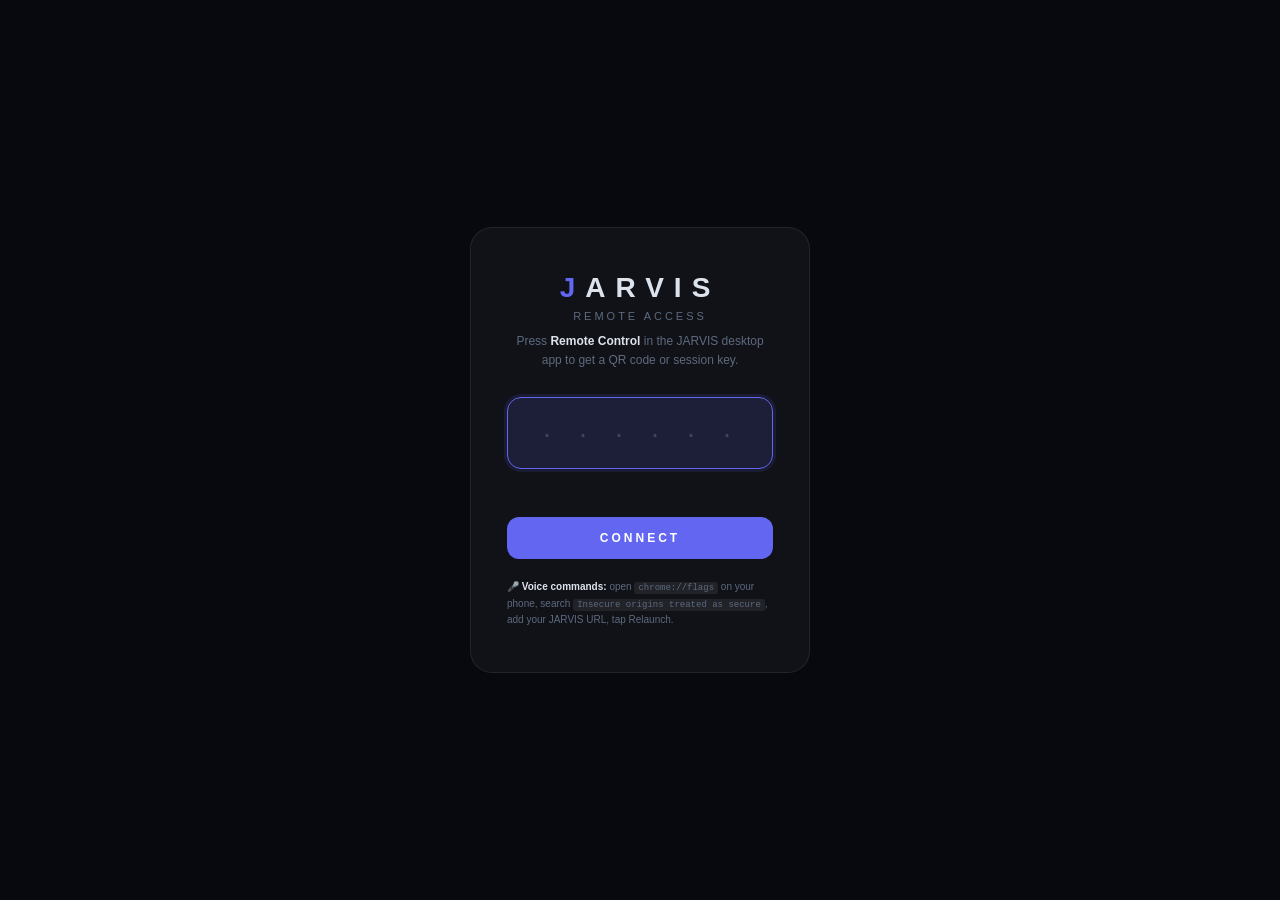
==== dashboard/static/login.html @ 423fb326 "Initial commit of Sofi AI Assistant" ====
<!DOCTYPE html>
<html lang="en">
<head>
  <meta charset="UTF-8">
  <meta name="viewport" content="width=device-width, initial-scale=1.0, user-scalable=no">
  <meta name="mobile-web-app-capable" content="yes">
  <meta name="apple-mobile-web-app-capable" content="yes">
  <meta name="apple-mobile-web-app-status-bar-style" content="black-translucent">
  <meta name="apple-mobile-web-app-title" content="Sofi AI">
  <link rel="manifest" href="/manifest.json">
  <title>Sofi Mobile</title>
  <style>
    *, *::before, *::after { box-sizing: border-box; margin: 0; padding: 0; }
    :root {
      --bg:     #07090f;
      --card:   rgba(255,255,255,0.04);
      --border: rgba(255,255,255,0.08);
      --accent: #6366f1;
      --adim:   rgba(99,102,241,0.15);
      --text:   #dde3ed;
      --muted:  #5e6a7e;
    }
    html, body {
      height: 100%;
      background: var(--bg);
      color: var(--text);
      font-family: -apple-system, BlinkMacSystemFont, 'Segoe UI', sans-serif;
      display: flex;
      align-items: center;
      justify-content: center;
    }
    .card {
      width: 340px;
      padding: 44px 36px;
      background: var(--card);
      border: 1px solid var(--border);
      border-radius: 22px;
      text-align: center;
    }
    .logo {
      font-size: 28px;
      font-weight: 700;
      letter-spacing: 10px;
      margin-bottom: 6px;
    }
    .logo em { color: var(--accent); font-style: normal; }
    .sub {
      font-size: 11px;
      color: var(--muted);
      letter-spacing: 3px;
      text-transform: uppercase;
      margin-bottom: 10px;
    }
    .hint {
      font-size: 12px;
      color: var(--muted);
      line-height: 1.55;
      margin-bottom: 28px;
    }
    .key-wrap {
      position: relative;
      margin-bottom: 16px;
    }
    .key-input {
      width: 100%;
      padding: 18px 14px;
      background: rgba(255,255,255,0.05);
      border: 1.5px solid var(--border);
      border-radius: 14px;
      color: var(--text);
      font-size: 30px;
      font-weight: 700;
      font-family: 'Courier New', monospace;
      text-align: center;
      letter-spacing: 10px;
      text-transform: uppercase;
      outline: none;
      transition: border-color 0.15s, background 0.15s, box-shadow 0.15s;
      caret-color: var(--accent);
    }
    .key-input::placeholder {
      color: rgba(94,106,126,0.5);
      letter-spacing: 6px;
      font-size: 20px;
    }
    .key-input:focus {
      border-color: var(--accent);
      background: var(--adim);
      box-shadow: 0 0 0 3px rgba(99,102,241,0.12);
    }
    .err {
      font-size: 12px;
      color: #f87171;
      min-height: 18px;
      margin-bottom: 14px;
    }
    .btn {
      width: 100%;
      padding: 14px;
      background: var(--accent);
      color: #fff;
      font-size: 12px;
      font-weight: 700;
      letter-spacing: 3px;
      border: none;
      border-radius: 12px;
      cursor: pointer;
      transition: opacity 0.15s, transform 0.1s;
    }
    .btn:hover  { opacity: 0.88; }
    .btn:active { transform: scale(0.98); }
    @keyframes shake {
      0%,100% { transform: translateX(0); }
      20%,60% { transform: translateX(-7px); }
      40%,80% { transform: translateX(7px); }
    }
    .shake { animation: shake 0.35s ease; }
    .voice-note {
      font-size: 10px;
      color: var(--muted);
      margin-top: 20px;
      line-height: 1.6;
      text-align: left;
    }
    .voice-note code {
      background: rgba(255,255,255,0.07);
      padding: 1px 4px;
      border-radius: 3px;
      font-family: 'Courier New', monospace;
      font-size: 9px;
    }
    #reconnecting {
      display: none;
      color: var(--muted);
      font-size: 12px;
      margin-bottom: 16px;
    }
  </style>
</head>
<body>
  <div class="card" id="card">
    <div class="logo"><em>J</em>ARVIS</div>
    <div class="sub">Remote Access</div>
    <p id="reconnecting">Reconnecting…</p>
    <p class="hint">Press <strong style="color:var(--text)">Remote Control</strong> in the JARVIS desktop app to get a QR code or session key.</p>
    <div class="key-wrap">
      <input class="key-input" id="key" type="text" maxlength="6"
             autocomplete="off" autocorrect="off" spellcheck="false"
             placeholder="· · · · · ·">
    </div>
    <div class="err" id="err"></div>
    <button class="btn" onclick="doLogin()">CONNECT</button>
    <p class="voice-note">
      🎤 <strong style="color:var(--text)">Voice commands:</strong> open
      <code>chrome://flags</code> on your phone, search
      <code>Insecure origins treated as secure</code>, add your JARVIS URL, tap Relaunch.
    </p>
  </div>

  <script>
    // Try auto-reconnect with stored device token (set on first QR login)
    (async function() {
      const devTok = localStorage.getItem('jarvis_device_token');
      if (!devTok) return;
      document.getElementById('reconnecting').style.display = 'block';
      try {
        const r = await fetch('/api/device-login', {
          method: 'POST',
          headers: { 'Content-Type': 'application/json' },
          body: JSON.stringify({ device_token: devTok }),
        });
        const d = await r.json();
        if (d.ok && d.token) {
          sessionStorage.setItem('jarvis_key', d.key);
          sessionStorage.setItem('jarvis_token', d.token);
          location.replace('/');
          return;
        }
      } catch (_) {}
      // Device token rejected (server restarted) — clear it and show normal form
      localStorage.removeItem('jarvis_device_token');
      document.getElementById('reconnecting').style.display = 'none';
    })();

    const inp = document.getElementById('key');
    inp.focus();

    inp.addEventListener('input', () => {
      inp.value = inp.value.toUpperCase().replace(/[^A-Z2-9]/g, '');
      if (inp.value.length === 6) doLogin();
    });
    inp.addEventListener('keydown', e => { if (e.key === 'Enter') doLogin(); });

    async function doLogin() {
      const key = inp.value.trim();
      if (key.length < 6) { shake(); return; }
      let data;
      try {
        const r = await fetch('/login', {
          method: 'POST',
          headers: { 'Content-Type': 'application/json' },
          body: JSON.stringify({ pin: key })
        });
        data = await r.json();
      } catch (e) {
        document.getElementById('err').textContent = 'Connection error';
        shake(); return;
      }
      if (data.ok && data.token) {
        sessionStorage.setItem('jarvis_key', key);
        sessionStorage.setItem('jarvis_token', data.token);
        location.href = '/';
      } else {
        inp.value = '';
        inp.focus();
        document.getElementById('err').textContent = 'Invalid or expired key';
        shake();
      }
    }

    function shake() {
      const c = document.getElementById('card');
      c.classList.remove('shake');
      void c.offsetWidth;
      c.classList.add('shake');
    }
  </script>
</body>
</html>
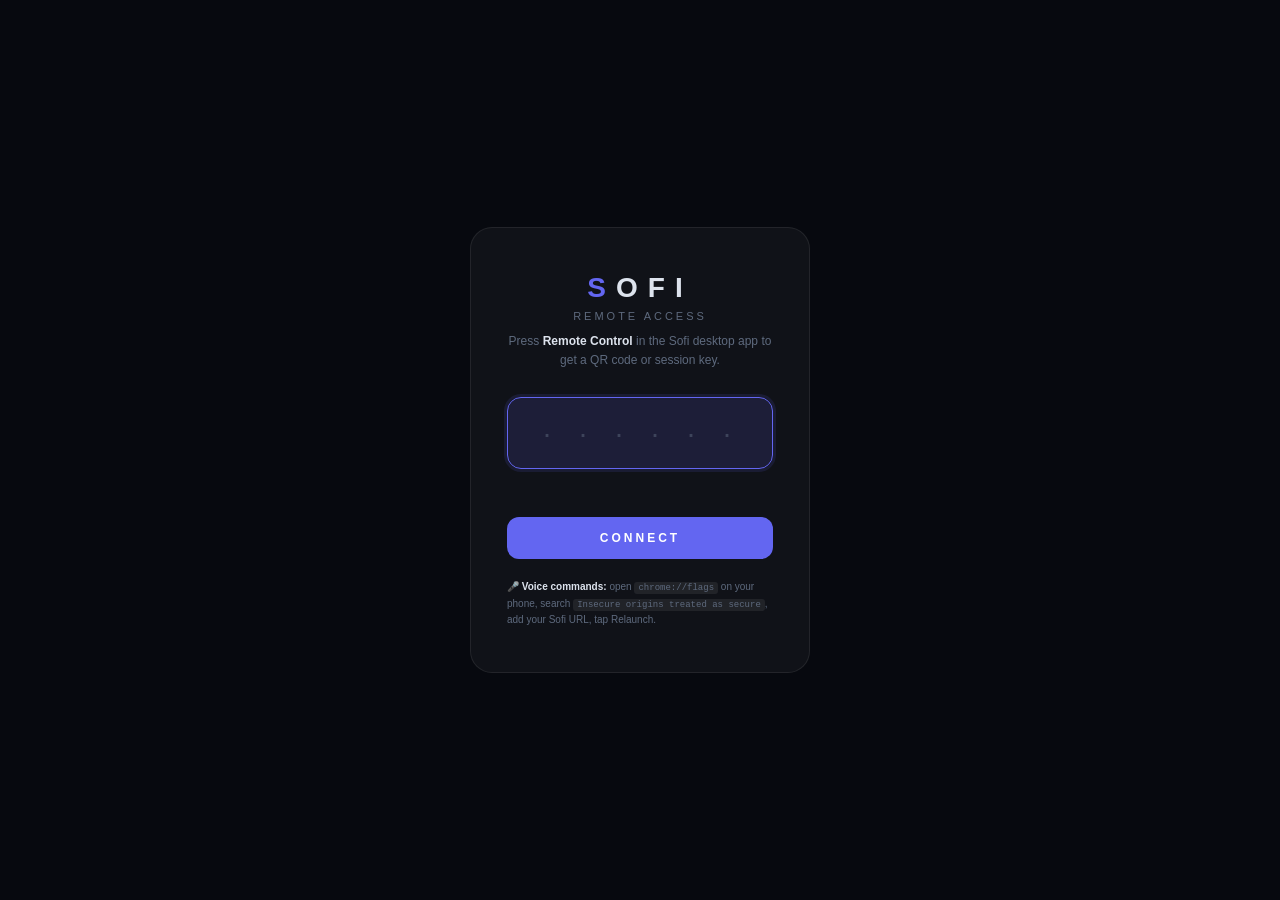
==== commit a2053b41: "feat(ui): upgrade to futuristic cyber WebUI avatar, smooth lip sync and anti-flicker rendering" ====
--- a/dashboard/static/login.html
+++ b/dashboard/static/login.html
@@ -139,10 +139,10 @@
 </head>
 <body>
   <div class="card" id="card">
-    <div class="logo"><em>J</em>ARVIS</div>
+    <div class="logo"><em>S</em>OFI</div>
     <div class="sub">Remote Access</div>
     <p id="reconnecting">Reconnecting…</p>
-    <p class="hint">Press <strong style="color:var(--text)">Remote Control</strong> in the JARVIS desktop app to get a QR code or session key.</p>
+    <p class="hint">Press <strong style="color:var(--text)">Remote Control</strong> in the Sofi desktop app to get a QR code or session key.</p>
     <div class="key-wrap">
       <input class="key-input" id="key" type="text" maxlength="6"
              autocomplete="off" autocorrect="off" spellcheck="false"
@@ -153,7 +153,7 @@
     <p class="voice-note">
       🎤 <strong style="color:var(--text)">Voice commands:</strong> open
       <code>chrome://flags</code> on your phone, search
-      <code>Insecure origins treated as secure</code>, add your JARVIS URL, tap Relaunch.
+      <code>Insecure origins treated as secure</code>, add your Sofi URL, tap Relaunch.
     </p>
   </div>
 
